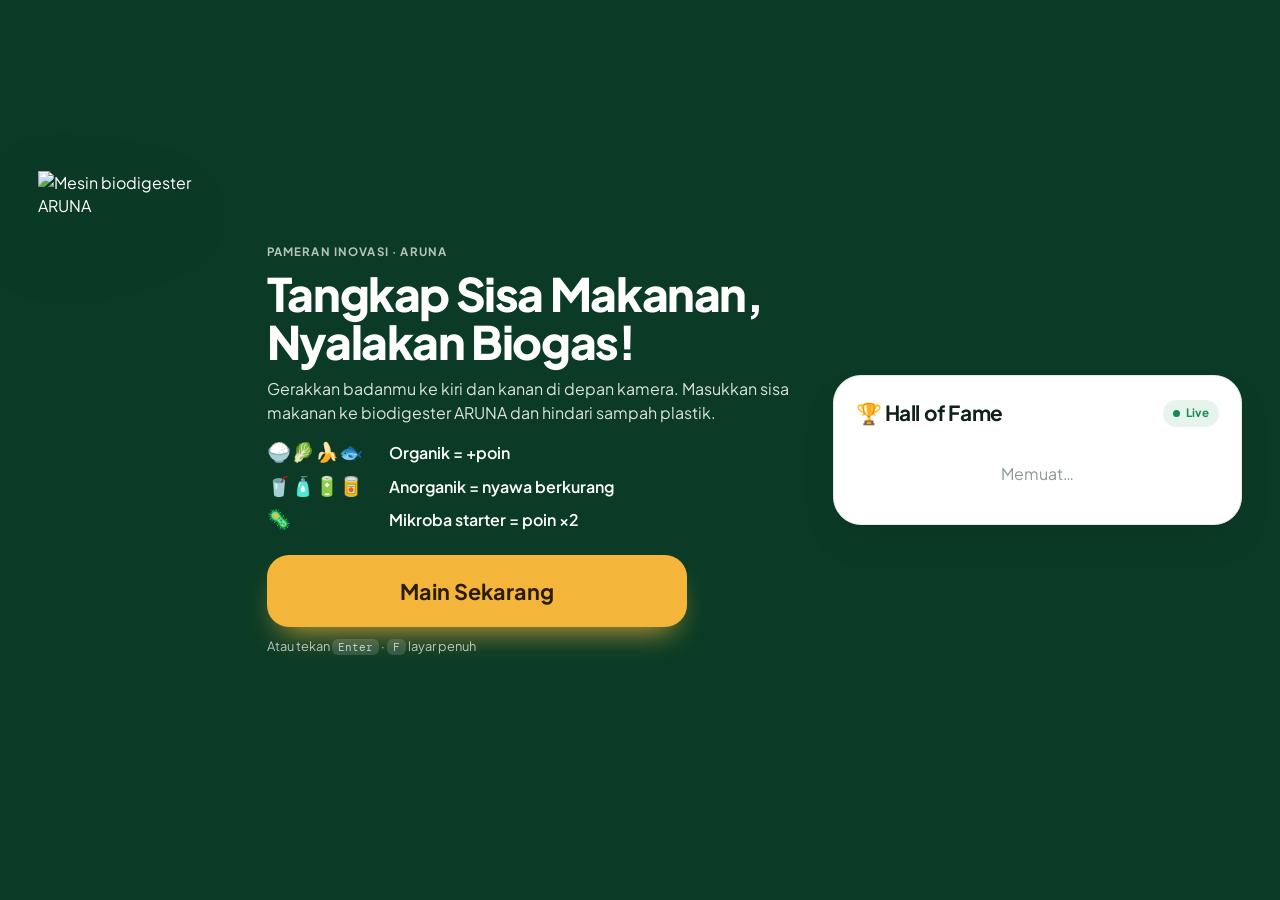
==== public/game/index.html @ 9c0c5fb0 "Tambah game pameran ARUNA Catch: kontrol kamera, buku tamu, Hall of Fame - public/game: game hyperca" ====
<!doctype html>
<html lang="id">
<head>
<meta charset="utf-8">
<meta name="viewport" content="width=device-width, initial-scale=1, viewport-fit=cover">
<meta name="theme-color" content="#0F6B40">
<title>ARUNA Catch</title>
<meta name="description" content="Game pameran ARUNA: gerakkan badanmu di depan kamera untuk menangkap sisa makanan ke biodigester. Sekaligus buku tamu dan Hall of Fame.">
<link rel="icon" href="/app/img/icon-192.png">
<link rel="preconnect" href="https://fonts.googleapis.com"><link rel="preconnect" href="https://fonts.gstatic.com" crossorigin>
<link rel="stylesheet" href="https://fonts.googleapis.com/css2?family=Plus+Jakarta+Sans:wght@400;500;600;700;800&family=DM+Mono:wght@400;500&display=swap">
<link rel="stylesheet" href="game.css">
</head>
<body>
<canvas id="stage" aria-hidden="true"></canvas>

<!-- Pratinjau kamera (diproses di perangkat, tidak direkam) -->
<div class="cam" id="cam" hidden>
  <video id="video" playsinline muted></video>
  <canvas id="camDots"></canvas>
  <span class="cam-tag" id="camTag">Kamera</span>
</div>

<!-- HUD saat bermain -->
<div class="hud" id="hud" hidden>
  <div class="hud-box"><span class="eyebrow">Skor</span><b class="num" id="hScore">0</b></div>
  <div class="hud-box"><span class="eyebrow">Waktu</span><b class="num" id="hTime">60</b></div>
  <div class="hud-box"><span class="eyebrow">Nyawa</span><b id="hLives">🌱🌱🌱</b></div>
  <div class="hud-box gas"><span class="eyebrow">Biogas</span><div class="bar"><i id="hGas"></i></div></div>
  <div class="mult" id="hMult" hidden>×2 Mikroba aktif!</div>
</div>

<main>
  <!-- 1. Layar sambutan + Hall of Fame -->
  <section class="scr" id="scrHome">
    <div class="hero">
      <img class="hero-img" src="/app/img/mesin.png" alt="Mesin biodigester ARUNA">
      <div>
        <p class="eyebrow light">Pameran Inovasi · ARUNA</p>
        <h1>Tangkap Sisa Makanan,<br>Nyalakan Biogas!</h1>
        <p class="lead">Gerakkan badanmu ke kiri dan kanan di depan kamera. Masukkan sisa makanan ke biodigester ARUNA dan hindari sampah plastik.</p>
        <ul class="legend">
          <li><span>🍚🥬🍌🐟</span> Organik = +poin</li>
          <li><span>🥤🧴🔋🥫</span> Anorganik = nyawa berkurang</li>
          <li><span>🦠</span> Mikroba starter = poin ×2</li>
        </ul>
        <button class="btn pri big" id="bPlay">Main Sekarang</button>
        <p class="note light">Atau tekan <kbd>Enter</kbd> · <kbd>F</kbd> layar penuh</p>
      </div>
    </div>
    <aside class="hof card">
      <div class="hof-head"><h2>🏆 Hall of Fame</h2><span class="chip"><i></i>Live</span></div>
      <ol class="hof-list" id="hofHome"><li class="empty">Memuat…</li></ol>
    </aside>
  </section>

  <!-- 2. Buku tamu -->
  <section class="scr" id="scrForm" hidden>
    <form class="card form" id="form" novalidate autocomplete="off">
      <p class="eyebrow">Buku Tamu</p>
      <h2>Kenalan dulu, yuk!</h2>
      <label>Nama
        <input name="nama" maxlength="40" required placeholder="Nama lengkap">
      </label>
      <label>Nomor HP / WhatsApp
        <input name="hp" type="tel" inputmode="tel" maxlength="18" required placeholder="08xxxxxxxxxx">
      </label>
      <label>Asal Instansi
        <input name="instansi" maxlength="60" required placeholder="Sekolah / kampus / perusahaan">
      </label>
      <label class="check"><input type="checkbox" name="setuju" required>
        <span>Saya setuju data ini disimpan panitia ARUNA untuk buku tamu dan pemberian hadiah. Nomor HP tidak ditampilkan di Hall of Fame.</span>
      </label>
      <p class="err" id="formErr" role="alert"></p>
      <div class="row">
        <button type="button" class="btn sec2" id="bBack">Batal</button>
        <button type="submit" class="btn pri">Lanjut</button>
      </div>
    </form>
  </section>

  <!-- 3. Kalibrasi kamera -->
  <section class="scr" id="scrCalib" hidden>
    <div class="card calib">
      <p class="eyebrow">Siap-siap, <span id="calName"></span>!</p>
      <h2 id="calTitle">Menyalakan kamera…</h2>
      <p id="calText">Berdiri sekitar 1,5 meter dari layar sampai bahumu terlihat di kamera.</p>
      <div class="hold"><i id="calHold"></i></div>
      <div class="row">
        <button class="btn sec2" id="bCalBack">Batal</button>
        <button class="btn pri" id="bStart">Mulai</button>
      </div>
    </div>
  </section>

  <!-- 4. Hasil -->
  <section class="scr" id="scrResult" hidden>
    <div class="card result">
      <p class="eyebrow">Hasil Permainan</p>
      <div class="tier" id="rTier">🥇</div>
      <h2 id="rTitle">Pahlawan Biogas</h2>
      <div class="big-score num" id="rScore">0</div>
      <p class="rank" id="rRank">Menyimpan skor…</p>
      <div class="stats">
        <div><b class="num" id="rKg">0</b><span>kg sisa makanan diolah</span></div>
        <div><b class="num" id="rGas">0</b><span>liter biogas</span></div>
        <div><b class="num" id="rMin">0</b><span>menit kompor menyala</span></div>
      </div>
      <div class="claim">
        <span>Kode hadiah, tunjukkan ke panitia:</span>
        <b class="num" id="rCode">-----</b>
      </div>
      <p class="fact" id="rFact"></p>
      <button class="btn pri" id="bDone"><span>Selesai (<span id="rCount">30</span>)</span></button>
    </div>
    <aside class="hof card">
      <div class="hof-head"><h2>🏆 Hall of Fame</h2></div>
      <ol class="hof-list" id="hofResult"></ol>
    </aside>
  </section>
</main>

<div class="toast" id="toast" hidden></div>

<script type="module" src="game.js"></script>
</body>
</html>
---- public/game/game.css ----
/* ARUNA Catch — game pameran (kiosk, layar lebar). Token warna mengikuti app/app.css. */
:root{
  --bg:#F5F8F6; --paper:#FFFFFF;
  --ink:#10201A; --ink-2:#4A5B52; --muted:#8C9A92; --line:#E4EBE7;
  --green:#158A52; --green-deep:#0F6B40; --green-soft:#E6F4EC;
  --amber:#B8741A; --amber-soft:#FBF0DF; --red:#C8443A; --red-soft:#FBE7E5;
  --shadow:0 1px 2px rgba(16,32,26,.04),0 18px 40px -18px rgba(16,32,26,.35);
  --sans:"Plus Jakarta Sans",ui-sans-serif,system-ui,-apple-system,"Segoe UI",sans-serif;
  --mono:"DM Mono",ui-monospace,Consolas,monospace;
  --ease:cubic-bezier(.22,1,.36,1);
}
*{box-sizing:border-box}
html,body{height:100%;margin:0;overflow:hidden}
body{background:#0B3B26;color:var(--ink);font-family:var(--sans);font-size:clamp(15px,1.25vw,20px);line-height:1.45;-webkit-tap-highlight-color:transparent;user-select:none}
button,input{font:inherit;color:inherit}
button{border:0;background:none;cursor:pointer;padding:0}
button:focus-visible,input:focus-visible{outline:3px solid #9fd8b9;outline-offset:2px}
[hidden]{display:none!important}
.num{font-variant-numeric:tabular-nums}
kbd{font-family:var(--mono);font-size:.85em;padding:1px 6px;border-radius:6px;background:rgba(255,255,255,.14)}

#stage{position:fixed;inset:0;width:100%;height:100%;display:block}
main{position:fixed;inset:0;pointer-events:none}
.scr{position:absolute;inset:0;display:flex;align-items:center;justify-content:center;gap:clamp(16px,3vw,48px);padding:clamp(16px,3vw,48px);pointer-events:auto;animation:in .5s var(--ease)}
@keyframes in{from{opacity:.001;transform:translateY(14px)}}

.card{background:var(--paper);border:1px solid var(--line);border-radius:28px;box-shadow:var(--shadow)}
.eyebrow{font-size:.72em;font-weight:700;letter-spacing:.1em;text-transform:uppercase;color:var(--muted);margin:0}
.eyebrow.light,.note.light{color:rgba(255,255,255,.7)}
.note{font-size:.8em;color:var(--muted);margin:10px 0 0}
.row{display:flex;gap:12px}
.btn{height:56px;padding:0 26px;border-radius:18px;display:flex;align-items:center;justify-content:center;gap:10px;font-weight:700;font-size:1.05em;flex:1}
.btn.pri{background:var(--green);color:#fff;box-shadow:0 12px 24px -12px rgba(21,138,82,.9)}
.btn.pri:active{transform:scale(.985)}
.btn.sec2{background:var(--paper);border:1px solid var(--line)}
.btn.big{height:72px;font-size:1.35em;border-radius:22px;max-width:420px;width:100%;background:#F4B63A;color:#2B1B00;box-shadow:0 16px 30px -14px rgba(244,182,58,.9)}
.chip{display:inline-flex;align-items:center;gap:6px;font-size:.72em;font-weight:700;padding:5px 10px;border-radius:99px;background:var(--green-soft);color:var(--green)}
.chip i{width:7px;height:7px;border-radius:50%;background:currentColor;animation:pulse 1.8s infinite}
@keyframes pulse{0%{box-shadow:0 0 0 0 rgba(21,138,82,.45)}100%{box-shadow:0 0 0 7px rgba(21,138,82,0)}}

/* Layar sambutan */
.hero{display:flex;align-items:center;gap:clamp(12px,2vw,32px);color:#fff;max-width:760px}
.hero-img{height:min(62vh,560px);filter:drop-shadow(0 30px 40px rgba(0,0,0,.35));animation:bob 3.2s ease-in-out infinite}
@keyframes bob{50%{transform:translateY(-10px)}}
.hero h1{font-size:clamp(30px,3.6vw,60px);line-height:1.05;letter-spacing:-.03em;margin:8px 0 12px;font-weight:800}
.lead{color:rgba(255,255,255,.85);margin:0 0 14px;max-width:34em}
.legend{list-style:none;padding:0;margin:0 0 22px;display:grid;gap:6px;font-weight:600}
.legend span{display:inline-block;min-width:6.2em;font-size:1.2em}

/* Hall of Fame */
.hof{width:min(420px,34vw);max-height:84vh;display:flex;flex-direction:column;padding:22px 22px 14px}
.hof-head{display:flex;align-items:center;justify-content:space-between;margin-bottom:10px}
.hof-head h2{margin:0;font-size:1.3em;letter-spacing:-.02em}
.hof-list{list-style:none;margin:0;padding:0;overflow:auto;counter-reset:r}
.hof-list li{display:grid;grid-template-columns:2.2em 1fr auto;align-items:center;gap:10px;padding:10px 8px;border-top:1px solid var(--line);counter-increment:r}
.hof-list li:first-child{border-top:0}
.hof-list li::before{content:counter(r);display:grid;place-items:center;width:2em;height:2em;border-radius:50%;background:var(--bg);font-weight:800;font-size:.9em;color:var(--ink-2)}
.hof-list li:nth-child(1)::before{content:"🥇";background:none;font-size:1.3em}
.hof-list li:nth-child(2)::before{content:"🥈";background:none;font-size:1.3em}
.hof-list li:nth-child(3)::before{content:"🥉";background:none;font-size:1.3em}
.hof-list li.me{background:var(--green-soft);border-radius:14px}
.hof-list .who{min-width:0}
.hof-list .who b{display:block;white-space:nowrap;overflow:hidden;text-overflow:ellipsis}
.hof-list .who small{display:block;color:var(--muted);font-size:.8em;white-space:nowrap;overflow:hidden;text-overflow:ellipsis}
.hof-list .pts{font-weight:800;font-family:var(--mono);color:var(--green-deep)}
.hof-list li.empty{display:block;color:var(--muted);text-align:center;padding:24px 0}
.hof-list li.empty::before{display:none}

/* Form buku tamu */
.form,.calib{width:min(520px,100%);padding:30px;display:grid;gap:14px}
.form h2,.calib h2{margin:0 0 4px;font-size:1.7em;letter-spacing:-.02em}
.form label{display:grid;gap:6px;font-weight:700;font-size:.9em}
.form input:not([type=checkbox]){height:54px;border-radius:14px;border:1.5px solid var(--line);background:var(--bg);padding:0 16px;font-weight:600;font-size:1.05em;user-select:text}
.form input:focus{border-color:var(--green);background:#fff;outline:none}
.form .check{grid-template-columns:auto 1fr;align-items:start;font-weight:500;font-size:.8em;color:var(--ink-2)}
.form .check input{width:22px;height:22px;accent-color:var(--green);margin:1px 0 0}
.err{margin:0;min-height:1.2em;color:var(--red);font-weight:600;font-size:.85em}

/* Kalibrasi */
.calib p{margin:0;color:var(--ink-2)}
.hold{height:12px;border-radius:9px;background:var(--line);overflow:hidden}
.hold i{display:block;height:100%;width:0;background:var(--green);border-radius:inherit;transition:width .1s linear}

/* Kamera */
.cam{position:fixed;right:16px;top:16px;width:min(240px,22vw);aspect-ratio:4/3;border-radius:18px;overflow:hidden;border:3px solid rgba(255,255,255,.85);box-shadow:var(--shadow);z-index:5;background:#000}
.cam video,.cam canvas{position:absolute;inset:0;width:100%;height:100%;object-fit:cover;transform:scaleX(-1)}
.cam-tag{position:absolute;left:8px;top:8px;font-size:11px;font-weight:700;padding:3px 8px;border-radius:99px;background:rgba(0,0,0,.55);color:#fff}

/* HUD */
.hud{position:fixed;left:16px;right:16px;top:16px;display:flex;gap:12px;align-items:stretch;z-index:4;pointer-events:none}
.hud-box{background:rgba(255,255,255,.94);border-radius:18px;padding:8px 18px;box-shadow:var(--shadow);display:grid;align-content:center;min-width:110px}
.hud-box b{font-size:1.7em;line-height:1.1;font-weight:800}
.hud-box.gas{flex:1;max-width:360px}
.bar{height:14px;border-radius:9px;background:var(--line);overflow:hidden;margin-top:6px}
.bar i{display:block;height:100%;width:0;border-radius:inherit;background:linear-gradient(90deg,#F4B63A,#E8742A);transition:width .4s var(--ease)}
.mult{align-self:center;margin-left:auto;background:#7A3FD0;color:#fff;font-weight:800;padding:10px 18px;border-radius:99px;animation:pulse2 .8s infinite alternate}
@keyframes pulse2{to{transform:scale(1.06)}}

/* Hasil */
.result{width:min(520px,52vw);padding:28px 30px;text-align:center;display:grid;gap:8px;justify-items:center}
.tier{font-size:3.4em;line-height:1}
.result h2{margin:0;font-size:1.6em;letter-spacing:-.02em}
.big-score{font-size:3.6em;font-weight:800;line-height:1;color:var(--green-deep);letter-spacing:-.03em}
.rank{margin:0;font-weight:700;color:var(--ink-2)}
.stats{display:grid;grid-template-columns:repeat(3,1fr);gap:10px;width:100%;margin:6px 0}
.stats div{background:var(--bg);border-radius:16px;padding:10px 6px;display:grid;gap:2px}
.stats b{font-size:1.4em}
.stats span{font-size:.72em;color:var(--muted);font-weight:600}
.claim{width:100%;background:var(--amber-soft);border:1.5px dashed var(--amber);border-radius:16px;padding:10px;display:grid;gap:2px}
.claim span{font-size:.8em;font-weight:600;color:var(--amber)}
.claim b{font-family:var(--mono);font-size:2em;letter-spacing:.2em;color:#6B4210}
.fact{margin:4px 0 6px;font-size:.85em;color:var(--ink-2)}
.result .btn{width:100%}

.toast{position:fixed;left:50%;top:24px;transform:translateX(-50%);background:var(--ink);color:#fff;padding:12px 20px;border-radius:14px;font-weight:600;z-index:10;box-shadow:var(--shadow);max-width:90vw}

/* Layar sempit / potret */
@media (max-width:900px),(orientation:portrait){
  html,body{overflow:auto}
  .scr{flex-direction:column;justify-content:flex-start;overflow:auto}
  .hero{flex-direction:column;text-align:center}
  .hero-img{height:30vh}
  .legend{justify-items:center}
  .btn.big{margin:0 auto}
  .hof,.result{width:min(520px,100%)}
  .hud{flex-wrap:wrap}
  .hud-box{min-width:0;padding:6px 12px}
  .hud-box.gas{flex-basis:100%;max-width:none}
}
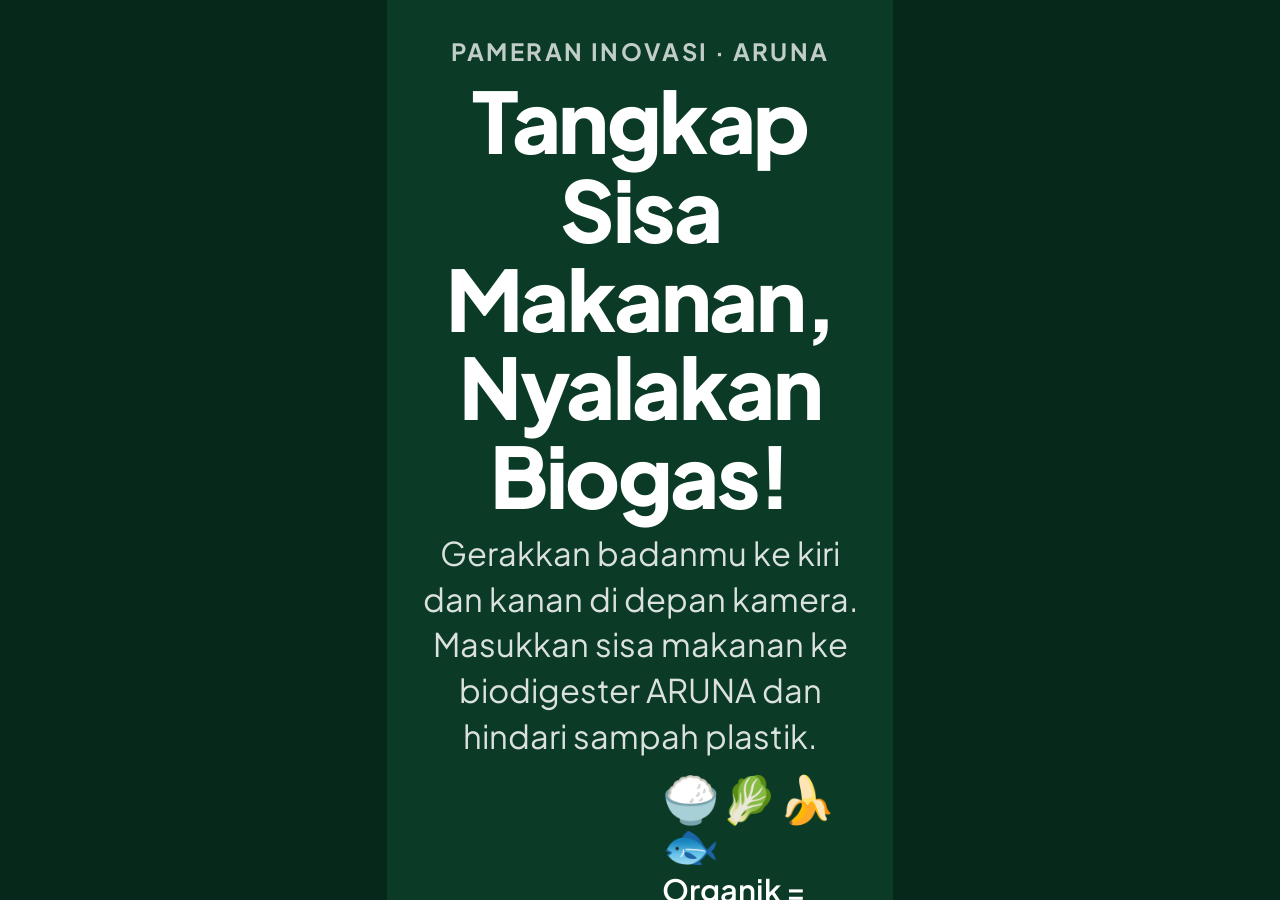
==== commit 2edd551f: "Kiosk pameran potret 9:16, foto bareng, dan halaman logbook publik - game: layout vertikal 9:16 (kol" ====
--- a/public/game/index.html
+++ b/public/game/index.html
@@ -5,122 +5,156 @@
 <meta name="viewport" content="width=device-width, initial-scale=1, viewport-fit=cover">
 <meta name="theme-color" content="#0F6B40">
 <title>ARUNA Catch</title>
-<meta name="description" content="Game pameran ARUNA: gerakkan badanmu di depan kamera untuk menangkap sisa makanan ke biodigester. Sekaligus buku tamu dan Hall of Fame.">
+<meta name="description" content="Kiosk pameran ARUNA: game gerak berbasis kamera, foto bareng untuk logbook, dan Hall of Fame. Dirancang untuk layar potret.">
 <link rel="icon" href="/app/img/icon-192.png">
 <link rel="preconnect" href="https://fonts.googleapis.com"><link rel="preconnect" href="https://fonts.gstatic.com" crossorigin>
 <link rel="stylesheet" href="https://fonts.googleapis.com/css2?family=Plus+Jakarta+Sans:wght@400;500;600;700;800&family=DM+Mono:wght@400;500&display=swap">
 <link rel="stylesheet" href="game.css">
 </head>
 <body>
-<canvas id="stage" aria-hidden="true"></canvas>
+<!-- Panggung potret 9:16; di layar landscape tampil sebagai kolom di tengah -->
+<div id="app">
+  <canvas id="stage" aria-hidden="true"></canvas>
 
-<!-- Pratinjau kamera (diproses di perangkat, tidak direkam) -->
-<div class="cam" id="cam" hidden>
-  <video id="video" playsinline muted></video>
-  <canvas id="camDots"></canvas>
-  <span class="cam-tag" id="camTag">Kamera</span>
+  <!-- Pratinjau kamera saat bermain (diproses di perangkat, tidak direkam) -->
+  <div class="cam" id="cam" hidden>
+    <video id="video" playsinline muted></video>
+    <canvas id="camDots"></canvas>
+    <span class="cam-tag" id="camTag">Kamera</span>
+  </div>
+
+  <!-- HUD saat bermain -->
+  <div class="hud" id="hud" hidden>
+    <div class="hud-box"><span class="eyebrow">Skor</span><b class="num" id="hScore">0</b></div>
+    <div class="hud-box"><span class="eyebrow">Waktu</span><b class="num" id="hTime">60</b></div>
+    <div class="hud-box"><span class="eyebrow">Nyawa</span><b id="hLives">🌱🌱🌱</b></div>
+    <div class="hud-box gas"><span class="eyebrow">Biogas</span><div class="bar"><i id="hGas"></i></div></div>
+    <div class="mult" id="hMult" hidden>×2 Mikroba aktif!</div>
+  </div>
+
+  <main>
+    <!-- 1. Layar sambutan + Hall of Fame -->
+    <section class="scr" id="scrHome">
+      <header class="hero">
+        <p class="eyebrow light">Pameran Inovasi · ARUNA</p>
+        <h1>Tangkap Sisa Makanan, Nyalakan Biogas!</h1>
+        <p class="lead">Gerakkan badanmu ke kiri dan kanan di depan kamera. Masukkan sisa makanan ke biodigester ARUNA dan hindari sampah plastik.</p>
+      </header>
+      <div class="show">
+        <img class="hero-img" src="/app/img/mesin.png" alt="Mesin biodigester ARUNA">
+        <ul class="legend">
+          <li><span>🍚🥬🍌🐟</span>Organik = +poin</li>
+          <li><span>🥤🧴🔋🥫</span>Anorganik = nyawa berkurang</li>
+          <li><span>🦠</span>Mikroba starter = poin ×2</li>
+        </ul>
+      </div>
+      <div class="cta">
+        <button class="btn big" id="bPlay">🎮 Main Game</button>
+        <button class="btn big alt" id="bPhoto">📸 Foto Bareng</button>
+      </div>
+      <aside class="hof card">
+        <div class="hof-head"><h2>🏆 Hall of Fame</h2><span class="chip"><i></i>Live</span></div>
+        <ol class="hof-list" id="hofHome"><li class="empty">Memuat…</li></ol>
+      </aside>
+    </section>
+
+    <!-- 2. Buku tamu (dipakai untuk game & foto) -->
+    <section class="scr center" id="scrForm" hidden>
+      <form class="card form" id="form" novalidate autocomplete="off">
+        <p class="eyebrow" id="formEyebrow">Buku Tamu</p>
+        <h2 id="formTitle">Kenalan dulu, yuk!</h2>
+        <label>Nama
+          <input name="nama" maxlength="40" required placeholder="Nama lengkap">
+        </label>
+        <label>Nomor HP / WhatsApp
+          <input name="hp" type="tel" inputmode="tel" maxlength="18" required placeholder="08xxxxxxxxxx">
+        </label>
+        <label>Asal Instansi
+          <input name="instansi" maxlength="60" required placeholder="Sekolah / kampus / perusahaan">
+        </label>
+        <label class="check"><input type="checkbox" name="setuju" required>
+          <span id="formConsent">Saya setuju data ini disimpan panitia ARUNA untuk buku tamu dan pemberian hadiah. Nomor HP tidak ditampilkan di Hall of Fame.</span>
+        </label>
+        <p class="err" id="formErr" role="alert"></p>
+        <div class="row">
+          <button type="button" class="btn sec2" id="bBack">Batal</button>
+          <button type="submit" class="btn pri">Lanjut</button>
+        </div>
+      </form>
+    </section>
+
+    <!-- 3. Kalibrasi kamera -->
+    <section class="scr center" id="scrCalib" hidden>
+      <div class="card calib">
+        <p class="eyebrow">Siap-siap, <span id="calName"></span>!</p>
+        <h2 id="calTitle">Menyalakan kamera…</h2>
+        <p id="calText">Berdiri sekitar 1,5 meter dari layar sampai bahumu terlihat di kamera.</p>
+        <div class="hold"><i id="calHold"></i></div>
+        <div class="row">
+          <button class="btn sec2" id="bCalBack">Batal</button>
+          <button class="btn pri" id="bStart">Mulai</button>
+        </div>
+      </div>
+    </section>
+
+    <!-- 4. Hasil -->
+    <section class="scr" id="scrResult" hidden>
+      <div class="card result">
+        <p class="eyebrow">Hasil Permainan</p>
+        <div class="tier" id="rTier">🥇</div>
+        <h2 id="rTitle">Pahlawan Biogas</h2>
+        <div class="big-score num" id="rScore">0</div>
+        <p class="rank" id="rRank">Menyimpan skor…</p>
+        <div class="stats">
+          <div><b class="num" id="rKg">0</b><span>kg sisa makanan diolah</span></div>
+          <div><b class="num" id="rGas">0</b><span>liter biogas</span></div>
+          <div><b class="num" id="rMin">0</b><span>menit kompor menyala</span></div>
+        </div>
+        <div class="claim">
+          <span>Kode hadiah, tunjukkan ke panitia:</span>
+          <b class="num" id="rCode">-----</b>
+        </div>
+        <p class="fact" id="rFact"></p>
+        <div class="row">
+          <button class="btn sec2" id="bResPhoto">📸 Foto Bareng</button>
+          <button class="btn pri" id="bDone"><span>Selesai (<span id="rCount">30</span>)</span></button>
+        </div>
+      </div>
+      <aside class="hof card">
+        <div class="hof-head"><h2>🏆 Hall of Fame</h2></div>
+        <ol class="hof-list" id="hofResult"></ol>
+      </aside>
+    </section>
+
+    <!-- 5. Foto bareng (logbook) -->
+    <section class="scr center" id="scrPhoto" hidden>
+      <div class="card photo">
+        <p class="eyebrow">Logbook Pengunjung</p>
+        <h2 id="phTitle">Foto bareng ARUNA!</h2>
+        <div class="viewfinder">
+          <canvas id="phView" width="800" height="600"></canvas>
+          <div class="count" id="phCount" hidden>3</div>
+          <div class="flash" id="phFlash" hidden></div>
+        </div>
+        <p class="ph-hint" id="phHint">Angkat kedua tangan atau tekan tombol untuk mulai hitung mundur.</p>
+        <div class="hold" id="phHoldBar"><i id="phHold"></i></div>
+        <div class="row" id="phLive">
+          <button class="btn sec2" id="bPhBack">Batal</button>
+          <button class="btn pri" id="bShoot">📸 Ambil Foto</button>
+        </div>
+        <div class="row" id="phReview" hidden>
+          <button class="btn sec2" id="bRetake">Ulangi</button>
+          <button class="btn pri" id="bSave">Simpan ke Logbook</button>
+        </div>
+        <div class="row" id="phDone" hidden>
+          <button class="btn pri" id="bPhDone"><span>Selesai (<span id="phCountdown">15</span>)</span></button>
+        </div>
+      </div>
+    </section>
+  </main>
+
+  <div class="toast" id="toast" hidden></div>
 </div>
-
-<!-- HUD saat bermain -->
-<div class="hud" id="hud" hidden>
-  <div class="hud-box"><span class="eyebrow">Skor</span><b class="num" id="hScore">0</b></div>
-  <div class="hud-box"><span class="eyebrow">Waktu</span><b class="num" id="hTime">60</b></div>
-  <div class="hud-box"><span class="eyebrow">Nyawa</span><b id="hLives">🌱🌱🌱</b></div>
-  <div class="hud-box gas"><span class="eyebrow">Biogas</span><div class="bar"><i id="hGas"></i></div></div>
-  <div class="mult" id="hMult" hidden>×2 Mikroba aktif!</div>
-</div>
-
-<main>
-  <!-- 1. Layar sambutan + Hall of Fame -->
-  <section class="scr" id="scrHome">
-    <div class="hero">
-      <img class="hero-img" src="/app/img/mesin.png" alt="Mesin biodigester ARUNA">
-      <div>
-        <p class="eyebrow light">Pameran Inovasi · ARUNA</p>
-        <h1>Tangkap Sisa Makanan,<br>Nyalakan Biogas!</h1>
-        <p class="lead">Gerakkan badanmu ke kiri dan kanan di depan kamera. Masukkan sisa makanan ke biodigester ARUNA dan hindari sampah plastik.</p>
-        <ul class="legend">
-          <li><span>🍚🥬🍌🐟</span> Organik = +poin</li>
-          <li><span>🥤🧴🔋🥫</span> Anorganik = nyawa berkurang</li>
-          <li><span>🦠</span> Mikroba starter = poin ×2</li>
-        </ul>
-        <button class="btn pri big" id="bPlay">Main Sekarang</button>
-        <p class="note light">Atau tekan <kbd>Enter</kbd> · <kbd>F</kbd> layar penuh</p>
-      </div>
-    </div>
-    <aside class="hof card">
-      <div class="hof-head"><h2>🏆 Hall of Fame</h2><span class="chip"><i></i>Live</span></div>
-      <ol class="hof-list" id="hofHome"><li class="empty">Memuat…</li></ol>
-    </aside>
-  </section>
-
-  <!-- 2. Buku tamu -->
-  <section class="scr" id="scrForm" hidden>
-    <form class="card form" id="form" novalidate autocomplete="off">
-      <p class="eyebrow">Buku Tamu</p>
-      <h2>Kenalan dulu, yuk!</h2>
-      <label>Nama
-        <input name="nama" maxlength="40" required placeholder="Nama lengkap">
-      </label>
-      <label>Nomor HP / WhatsApp
-        <input name="hp" type="tel" inputmode="tel" maxlength="18" required placeholder="08xxxxxxxxxx">
-      </label>
-      <label>Asal Instansi
-        <input name="instansi" maxlength="60" required placeholder="Sekolah / kampus / perusahaan">
-      </label>
-      <label class="check"><input type="checkbox" name="setuju" required>
-        <span>Saya setuju data ini disimpan panitia ARUNA untuk buku tamu dan pemberian hadiah. Nomor HP tidak ditampilkan di Hall of Fame.</span>
-      </label>
-      <p class="err" id="formErr" role="alert"></p>
-      <div class="row">
-        <button type="button" class="btn sec2" id="bBack">Batal</button>
-        <button type="submit" class="btn pri">Lanjut</button>
-      </div>
-    </form>
-  </section>
-
-  <!-- 3. Kalibrasi kamera -->
-  <section class="scr" id="scrCalib" hidden>
-    <div class="card calib">
-      <p class="eyebrow">Siap-siap, <span id="calName"></span>!</p>
-      <h2 id="calTitle">Menyalakan kamera…</h2>
-      <p id="calText">Berdiri sekitar 1,5 meter dari layar sampai bahumu terlihat di kamera.</p>
-      <div class="hold"><i id="calHold"></i></div>
-      <div class="row">
-        <button class="btn sec2" id="bCalBack">Batal</button>
-        <button class="btn pri" id="bStart">Mulai</button>
-      </div>
-    </div>
-  </section>
-
-  <!-- 4. Hasil -->
-  <section class="scr" id="scrResult" hidden>
-    <div class="card result">
-      <p class="eyebrow">Hasil Permainan</p>
-      <div class="tier" id="rTier">🥇</div>
-      <h2 id="rTitle">Pahlawan Biogas</h2>
-      <div class="big-score num" id="rScore">0</div>
-      <p class="rank" id="rRank">Menyimpan skor…</p>
-      <div class="stats">
-        <div><b class="num" id="rKg">0</b><span>kg sisa makanan diolah</span></div>
-        <div><b class="num" id="rGas">0</b><span>liter biogas</span></div>
-        <div><b class="num" id="rMin">0</b><span>menit kompor menyala</span></div>
-      </div>
-      <div class="claim">
-        <span>Kode hadiah, tunjukkan ke panitia:</span>
-        <b class="num" id="rCode">-----</b>
-      </div>
-      <p class="fact" id="rFact"></p>
-      <button class="btn pri" id="bDone"><span>Selesai (<span id="rCount">30</span>)</span></button>
-    </div>
-    <aside class="hof card">
-      <div class="hof-head"><h2>🏆 Hall of Fame</h2></div>
-      <ol class="hof-list" id="hofResult"></ol>
-    </aside>
-  </section>
-</main>
-
-<div class="toast" id="toast" hidden></div>
 
 <script type="module" src="game.js"></script>
 </body>
--- a/public/game/game.css
+++ b/public/game/game.css
@@ -1,9 +1,11 @@
-/* ARUNA Catch — game pameran (kiosk, layar lebar). Token warna mengikuti app/app.css. */
+/* ARUNA Catch — kiosk pameran untuk layar POTRET (9:16).
+   Semua ukuran memakai satuan container (cqw/cqh) dari #app, sehingga tampilan
+   sama di TV potret 1080×1920 maupun saat dites di laptop (kolom di tengah). */
 :root{
   --bg:#F5F8F6; --paper:#FFFFFF;
   --ink:#10201A; --ink-2:#4A5B52; --muted:#8C9A92; --line:#E4EBE7;
   --green:#158A52; --green-deep:#0F6B40; --green-soft:#E6F4EC;
-  --amber:#B8741A; --amber-soft:#FBF0DF; --red:#C8443A; --red-soft:#FBE7E5;
+  --amber:#B8741A; --amber-soft:#FBF0DF; --red:#C8443A;
   --shadow:0 1px 2px rgba(16,32,26,.04),0 18px 40px -18px rgba(16,32,26,.35);
   --sans:"Plus Jakarta Sans",ui-sans-serif,system-ui,-apple-system,"Segoe UI",sans-serif;
   --mono:"DM Mono",ui-monospace,Consolas,monospace;
@@ -11,119 +13,116 @@
 }
 *{box-sizing:border-box}
 html,body{height:100%;margin:0;overflow:hidden}
-body{background:#0B3B26;color:var(--ink);font-family:var(--sans);font-size:clamp(15px,1.25vw,20px);line-height:1.45;-webkit-tap-highlight-color:transparent;user-select:none}
+body{background:#06281A;color:var(--ink);font-family:var(--sans);line-height:1.4;-webkit-tap-highlight-color:transparent;user-select:none;display:grid;place-items:center}
 button,input{font:inherit;color:inherit}
 button{border:0;background:none;cursor:pointer;padding:0}
-button:focus-visible,input:focus-visible{outline:3px solid #9fd8b9;outline-offset:2px}
+button:focus-visible,input:focus-visible{outline:.5cqw solid #9fd8b9;outline-offset:.3cqw}
 [hidden]{display:none!important}
 .num{font-variant-numeric:tabular-nums}
-kbd{font-family:var(--mono);font-size:.85em;padding:1px 6px;border-radius:6px;background:rgba(255,255,255,.14)}
 
-#stage{position:fixed;inset:0;width:100%;height:100%;display:block}
-main{position:fixed;inset:0;pointer-events:none}
-.scr{position:absolute;inset:0;display:flex;align-items:center;justify-content:center;gap:clamp(16px,3vw,48px);padding:clamp(16px,3vw,48px);pointer-events:auto;animation:in .5s var(--ease)}
-@keyframes in{from{opacity:.001;transform:translateY(14px)}}
+#app{position:relative;overflow:hidden;width:min(100vw,calc(100vh * 9 / 16));height:min(100vh,calc(100vw * 16 / 9));container-type:size;font-size:clamp(11px,3cqw,44px);background:#0B3B26}
+#stage{position:absolute;inset:0;width:100%;height:100%;display:block}
+main{position:absolute;inset:0;pointer-events:none}
+.scr{position:absolute;inset:0;display:flex;flex-direction:column;gap:3cqw;padding:5cqw;pointer-events:auto;animation:in .5s var(--ease)}
+.scr.center{justify-content:center}
+@keyframes in{from{opacity:.001;transform:translateY(2cqw)}}
 
-.card{background:var(--paper);border:1px solid var(--line);border-radius:28px;box-shadow:var(--shadow)}
-.eyebrow{font-size:.72em;font-weight:700;letter-spacing:.1em;text-transform:uppercase;color:var(--muted);margin:0}
-.eyebrow.light,.note.light{color:rgba(255,255,255,.7)}
-.note{font-size:.8em;color:var(--muted);margin:10px 0 0}
-.row{display:flex;gap:12px}
-.btn{height:56px;padding:0 26px;border-radius:18px;display:flex;align-items:center;justify-content:center;gap:10px;font-weight:700;font-size:1.05em;flex:1}
-.btn.pri{background:var(--green);color:#fff;box-shadow:0 12px 24px -12px rgba(21,138,82,.9)}
-.btn.pri:active{transform:scale(.985)}
+.card{background:var(--paper);border:1px solid var(--line);border-radius:4cqw;box-shadow:var(--shadow)}
+.eyebrow{font-size:.62em;font-weight:700;letter-spacing:.1em;text-transform:uppercase;color:var(--muted);margin:0}
+.eyebrow.light{color:rgba(255,255,255,.75)}
+.row{display:flex;gap:2.4cqw}
+.btn{min-height:11cqw;padding:0 4cqw;border-radius:3.2cqw;display:flex;align-items:center;justify-content:center;gap:1.6cqw;font-weight:700;font-size:1em;flex:1}
+.btn.pri{background:var(--green);color:#fff;box-shadow:0 2cqw 4cqw -2cqw rgba(21,138,82,.9)}
 .btn.sec2{background:var(--paper);border:1px solid var(--line)}
-.btn.big{height:72px;font-size:1.35em;border-radius:22px;max-width:420px;width:100%;background:#F4B63A;color:#2B1B00;box-shadow:0 16px 30px -14px rgba(244,182,58,.9)}
-.chip{display:inline-flex;align-items:center;gap:6px;font-size:.72em;font-weight:700;padding:5px 10px;border-radius:99px;background:var(--green-soft);color:var(--green)}
-.chip i{width:7px;height:7px;border-radius:50%;background:currentColor;animation:pulse 1.8s infinite}
-@keyframes pulse{0%{box-shadow:0 0 0 0 rgba(21,138,82,.45)}100%{box-shadow:0 0 0 7px rgba(21,138,82,0)}}
+.btn:active{transform:scale(.985)}
+.btn.big{min-height:15cqw;font-size:1.25em;border-radius:4cqw;background:#F4B63A;color:#2B1B00;box-shadow:0 3cqw 5cqw -2.5cqw rgba(244,182,58,.9)}
+.btn.big.alt{background:#fff;color:var(--green-deep);box-shadow:var(--shadow)}
+.btn[disabled]{opacity:.55;cursor:not-allowed}
+.chip{display:inline-flex;align-items:center;gap:1cqw;font-size:.6em;font-weight:700;padding:.8cqw 2cqw;border-radius:99px;background:var(--green-soft);color:var(--green)}
+.chip i{width:1.3cqw;height:1.3cqw;border-radius:50%;background:currentColor;animation:pulse 1.8s infinite}
+@keyframes pulse{0%{box-shadow:0 0 0 0 rgba(21,138,82,.45)}100%{box-shadow:0 0 0 1.4cqw rgba(21,138,82,0)}}
 
 /* Layar sambutan */
-.hero{display:flex;align-items:center;gap:clamp(12px,2vw,32px);color:#fff;max-width:760px}
-.hero-img{height:min(62vh,560px);filter:drop-shadow(0 30px 40px rgba(0,0,0,.35));animation:bob 3.2s ease-in-out infinite}
-@keyframes bob{50%{transform:translateY(-10px)}}
-.hero h1{font-size:clamp(30px,3.6vw,60px);line-height:1.05;letter-spacing:-.03em;margin:8px 0 12px;font-weight:800}
-.lead{color:rgba(255,255,255,.85);margin:0 0 14px;max-width:34em}
-.legend{list-style:none;padding:0;margin:0 0 22px;display:grid;gap:6px;font-weight:600}
-.legend span{display:inline-block;min-width:6.2em;font-size:1.2em}
+.hero{color:#fff;text-align:center;margin-top:2cqw}
+.hero h1{font-size:2.2em;line-height:1.05;letter-spacing:-.03em;margin:1.5cqw 0 2cqw;font-weight:800}
+.lead{color:rgba(255,255,255,.85);margin:0 auto;max-width:30em;font-size:.85em}
+.show{display:flex;align-items:center;justify-content:center;gap:4cqw;color:#fff}
+.hero-img{height:24cqh;filter:drop-shadow(0 4cqw 5cqw rgba(0,0,0,.35));animation:bob 3.2s ease-in-out infinite}
+@keyframes bob{50%{transform:translateY(-1.5cqw)}}
+.legend{list-style:none;padding:0;margin:0;display:grid;gap:2cqw;font-weight:600;font-size:.8em}
+.legend li{display:grid;gap:.4cqw}
+.legend span{font-size:1.5em;line-height:1}
+.cta{display:grid;gap:2.4cqw}
 
 /* Hall of Fame */
-.hof{width:min(420px,34vw);max-height:84vh;display:flex;flex-direction:column;padding:22px 22px 14px}
-.hof-head{display:flex;align-items:center;justify-content:space-between;margin-bottom:10px}
-.hof-head h2{margin:0;font-size:1.3em;letter-spacing:-.02em}
-.hof-list{list-style:none;margin:0;padding:0;overflow:auto;counter-reset:r}
-.hof-list li{display:grid;grid-template-columns:2.2em 1fr auto;align-items:center;gap:10px;padding:10px 8px;border-top:1px solid var(--line);counter-increment:r}
+.hof{flex:1;min-height:0;display:flex;flex-direction:column;padding:4cqw 4cqw 2cqw}
+.hof-head{display:flex;align-items:center;justify-content:space-between;margin-bottom:1.5cqw}
+.hof-head h2{margin:0;font-size:1.15em;letter-spacing:-.02em}
+.hof-list{list-style:none;margin:0;padding:0;overflow:hidden;counter-reset:r;font-size:.85em}
+.hof-list li{display:grid;grid-template-columns:2.2em 1fr auto;align-items:center;gap:2cqw;padding:1.6cqw 1.4cqw;border-top:1px solid var(--line);counter-increment:r}
 .hof-list li:first-child{border-top:0}
 .hof-list li::before{content:counter(r);display:grid;place-items:center;width:2em;height:2em;border-radius:50%;background:var(--bg);font-weight:800;font-size:.9em;color:var(--ink-2)}
 .hof-list li:nth-child(1)::before{content:"🥇";background:none;font-size:1.3em}
 .hof-list li:nth-child(2)::before{content:"🥈";background:none;font-size:1.3em}
 .hof-list li:nth-child(3)::before{content:"🥉";background:none;font-size:1.3em}
-.hof-list li.me{background:var(--green-soft);border-radius:14px}
+.hof-list li.me{background:var(--green-soft);border-radius:2.4cqw}
 .hof-list .who{min-width:0}
 .hof-list .who b{display:block;white-space:nowrap;overflow:hidden;text-overflow:ellipsis}
 .hof-list .who small{display:block;color:var(--muted);font-size:.8em;white-space:nowrap;overflow:hidden;text-overflow:ellipsis}
 .hof-list .pts{font-weight:800;font-family:var(--mono);color:var(--green-deep)}
-.hof-list li.empty{display:block;color:var(--muted);text-align:center;padding:24px 0}
+.hof-list li.empty{display:block;color:var(--muted);text-align:center;padding:4cqw 0}
 .hof-list li.empty::before{display:none}
 
-/* Form buku tamu */
-.form,.calib{width:min(520px,100%);padding:30px;display:grid;gap:14px}
-.form h2,.calib h2{margin:0 0 4px;font-size:1.7em;letter-spacing:-.02em}
-.form label{display:grid;gap:6px;font-weight:700;font-size:.9em}
-.form input:not([type=checkbox]){height:54px;border-radius:14px;border:1.5px solid var(--line);background:var(--bg);padding:0 16px;font-weight:600;font-size:1.05em;user-select:text}
+/* Form, kalibrasi, foto */
+.form,.calib,.photo{padding:5cqw;display:grid;gap:2.6cqw}
+.form h2,.calib h2,.photo h2{margin:0 0 1cqw;font-size:1.5em;letter-spacing:-.02em;line-height:1.15}
+.form label{display:grid;gap:1cqw;font-weight:700;font-size:.85em}
+.form input:not([type=checkbox]){height:12cqw;border-radius:2.6cqw;border:1.5px solid var(--line);background:var(--bg);padding:0 3cqw;font-weight:600;font-size:1.1em;user-select:text}
 .form input:focus{border-color:var(--green);background:#fff;outline:none}
-.form .check{grid-template-columns:auto 1fr;align-items:start;font-weight:500;font-size:.8em;color:var(--ink-2)}
-.form .check input{width:22px;height:22px;accent-color:var(--green);margin:1px 0 0}
-.err{margin:0;min-height:1.2em;color:var(--red);font-weight:600;font-size:.85em}
-
-/* Kalibrasi */
+.form .check{grid-template-columns:auto 1fr;align-items:start;gap:2cqw;font-weight:500;font-size:.72em;color:var(--ink-2)}
+.form .check input{width:4.4cqw;height:4.4cqw;accent-color:var(--green);margin:0}
+.err{margin:0;min-height:1.2em;color:var(--red);font-weight:600;font-size:.8em}
 .calib p{margin:0;color:var(--ink-2)}
-.hold{height:12px;border-radius:9px;background:var(--line);overflow:hidden}
+.hold{height:2cqw;border-radius:9px;background:var(--line);overflow:hidden}
 .hold i{display:block;height:100%;width:0;background:var(--green);border-radius:inherit;transition:width .1s linear}
 
-/* Kamera */
-.cam{position:fixed;right:16px;top:16px;width:min(240px,22vw);aspect-ratio:4/3;border-radius:18px;overflow:hidden;border:3px solid rgba(255,255,255,.85);box-shadow:var(--shadow);z-index:5;background:#000}
+.viewfinder{position:relative;border-radius:3cqw;overflow:hidden;background:#000;aspect-ratio:4/3}
+.viewfinder canvas{display:block;width:100%;height:100%}
+.count{position:absolute;inset:0;display:grid;place-items:center;font-size:6em;font-weight:800;color:#fff;text-shadow:0 1cqw 4cqw rgba(0,0,0,.5);animation:pop .9s var(--ease)}
+@keyframes pop{from{transform:scale(1.6);opacity:0}}
+.flash{position:absolute;inset:0;background:#fff;animation:flash .5s ease-out forwards}
+@keyframes flash{to{opacity:0}}
+.ph-hint{margin:0;color:var(--ink-2);font-size:.85em;text-align:center}
+
+/* Kamera kecil saat bermain: di bawah HUD, kanan */
+.cam{position:absolute;right:3cqw;top:27cqw;width:26cqw;aspect-ratio:4/3;border-radius:3cqw;overflow:hidden;border:.6cqw solid rgba(255,255,255,.85);box-shadow:var(--shadow);z-index:5;background:#000}
 .cam video,.cam canvas{position:absolute;inset:0;width:100%;height:100%;object-fit:cover;transform:scaleX(-1)}
-.cam-tag{position:absolute;left:8px;top:8px;font-size:11px;font-weight:700;padding:3px 8px;border-radius:99px;background:rgba(0,0,0,.55);color:#fff}
+.cam-tag{position:absolute;left:1.4cqw;top:1.4cqw;font-size:.45em;font-weight:700;padding:.5cqw 1.4cqw;border-radius:99px;background:rgba(0,0,0,.55);color:#fff}
 
 /* HUD */
-.hud{position:fixed;left:16px;right:16px;top:16px;display:flex;gap:12px;align-items:stretch;z-index:4;pointer-events:none}
-.hud-box{background:rgba(255,255,255,.94);border-radius:18px;padding:8px 18px;box-shadow:var(--shadow);display:grid;align-content:center;min-width:110px}
-.hud-box b{font-size:1.7em;line-height:1.1;font-weight:800}
-.hud-box.gas{flex:1;max-width:360px}
-.bar{height:14px;border-radius:9px;background:var(--line);overflow:hidden;margin-top:6px}
+.hud{position:absolute;left:3cqw;right:3cqw;top:3cqw;display:grid;grid-template-columns:repeat(3,1fr);gap:2cqw;z-index:4;pointer-events:none}
+.hud-box{background:rgba(255,255,255,.94);border-radius:3cqw;padding:1.4cqw 3cqw;box-shadow:var(--shadow);display:grid;align-content:center}
+.hud-box b{font-size:1.5em;line-height:1.1;font-weight:800}
+.hud-box.gas{grid-column:1/-1}
+.bar{height:2.4cqw;border-radius:9px;background:var(--line);overflow:hidden;margin-top:1cqw}
 .bar i{display:block;height:100%;width:0;border-radius:inherit;background:linear-gradient(90deg,#F4B63A,#E8742A);transition:width .4s var(--ease)}
-.mult{align-self:center;margin-left:auto;background:#7A3FD0;color:#fff;font-weight:800;padding:10px 18px;border-radius:99px;animation:pulse2 .8s infinite alternate}
+.mult{grid-column:1/-1;justify-self:center;background:#7A3FD0;color:#fff;font-weight:800;padding:1.6cqw 4cqw;border-radius:99px;animation:pulse2 .8s infinite alternate}
 @keyframes pulse2{to{transform:scale(1.06)}}
 
 /* Hasil */
-.result{width:min(520px,52vw);padding:28px 30px;text-align:center;display:grid;gap:8px;justify-items:center}
-.tier{font-size:3.4em;line-height:1}
-.result h2{margin:0;font-size:1.6em;letter-spacing:-.02em}
-.big-score{font-size:3.6em;font-weight:800;line-height:1;color:var(--green-deep);letter-spacing:-.03em}
-.rank{margin:0;font-weight:700;color:var(--ink-2)}
-.stats{display:grid;grid-template-columns:repeat(3,1fr);gap:10px;width:100%;margin:6px 0}
-.stats div{background:var(--bg);border-radius:16px;padding:10px 6px;display:grid;gap:2px}
-.stats b{font-size:1.4em}
-.stats span{font-size:.72em;color:var(--muted);font-weight:600}
-.claim{width:100%;background:var(--amber-soft);border:1.5px dashed var(--amber);border-radius:16px;padding:10px;display:grid;gap:2px}
-.claim span{font-size:.8em;font-weight:600;color:var(--amber)}
-.claim b{font-family:var(--mono);font-size:2em;letter-spacing:.2em;color:#6B4210}
-.fact{margin:4px 0 6px;font-size:.85em;color:var(--ink-2)}
-.result .btn{width:100%}
+.result{padding:4cqw 5cqw;text-align:center;display:grid;gap:1.4cqw;justify-items:center}
+.tier{font-size:3em;line-height:1}
+.result h2{margin:0;font-size:1.35em;letter-spacing:-.02em}
+.big-score{font-size:3.4em;font-weight:800;line-height:1;color:var(--green-deep);letter-spacing:-.03em}
+.rank{margin:0;font-weight:700;color:var(--ink-2);font-size:.85em}
+.stats{display:grid;grid-template-columns:repeat(3,1fr);gap:2cqw;width:100%;margin:1cqw 0}
+.stats div{background:var(--bg);border-radius:2.6cqw;padding:2cqw 1cqw;display:grid;gap:.4cqw}
+.stats b{font-size:1.3em}
+.stats span{font-size:.6em;color:var(--muted);font-weight:600}
+.claim{width:100%;background:var(--amber-soft);border:1.5px dashed var(--amber);border-radius:2.6cqw;padding:2cqw;display:grid;gap:.4cqw}
+.claim span{font-size:.72em;font-weight:600;color:var(--amber)}
+.claim b{font-family:var(--mono);font-size:1.9em;letter-spacing:.2em;color:#6B4210}
+.fact{margin:.6cqw 0;font-size:.72em;color:var(--ink-2)}
+.result .row{width:100%}
 
-.toast{position:fixed;left:50%;top:24px;transform:translateX(-50%);background:var(--ink);color:#fff;padding:12px 20px;border-radius:14px;font-weight:600;z-index:10;box-shadow:var(--shadow);max-width:90vw}
-
-/* Layar sempit / potret */
-@media (max-width:900px),(orientation:portrait){
-  html,body{overflow:auto}
-  .scr{flex-direction:column;justify-content:flex-start;overflow:auto}
-  .hero{flex-direction:column;text-align:center}
-  .hero-img{height:30vh}
-  .legend{justify-items:center}
-  .btn.big{margin:0 auto}
-  .hof,.result{width:min(520px,100%)}
-  .hud{flex-wrap:wrap}
-  .hud-box{min-width:0;padding:6px 12px}
-  .hud-box.gas{flex-basis:100%;max-width:none}
-}
+.toast{position:absolute;left:50%;top:4cqw;transform:translateX(-50%);background:var(--ink);color:#fff;padding:2cqw 4cqw;border-radius:2.6cqw;font-weight:600;z-index:10;box-shadow:var(--shadow);width:max-content;max-width:90cqw;font-size:.85em}
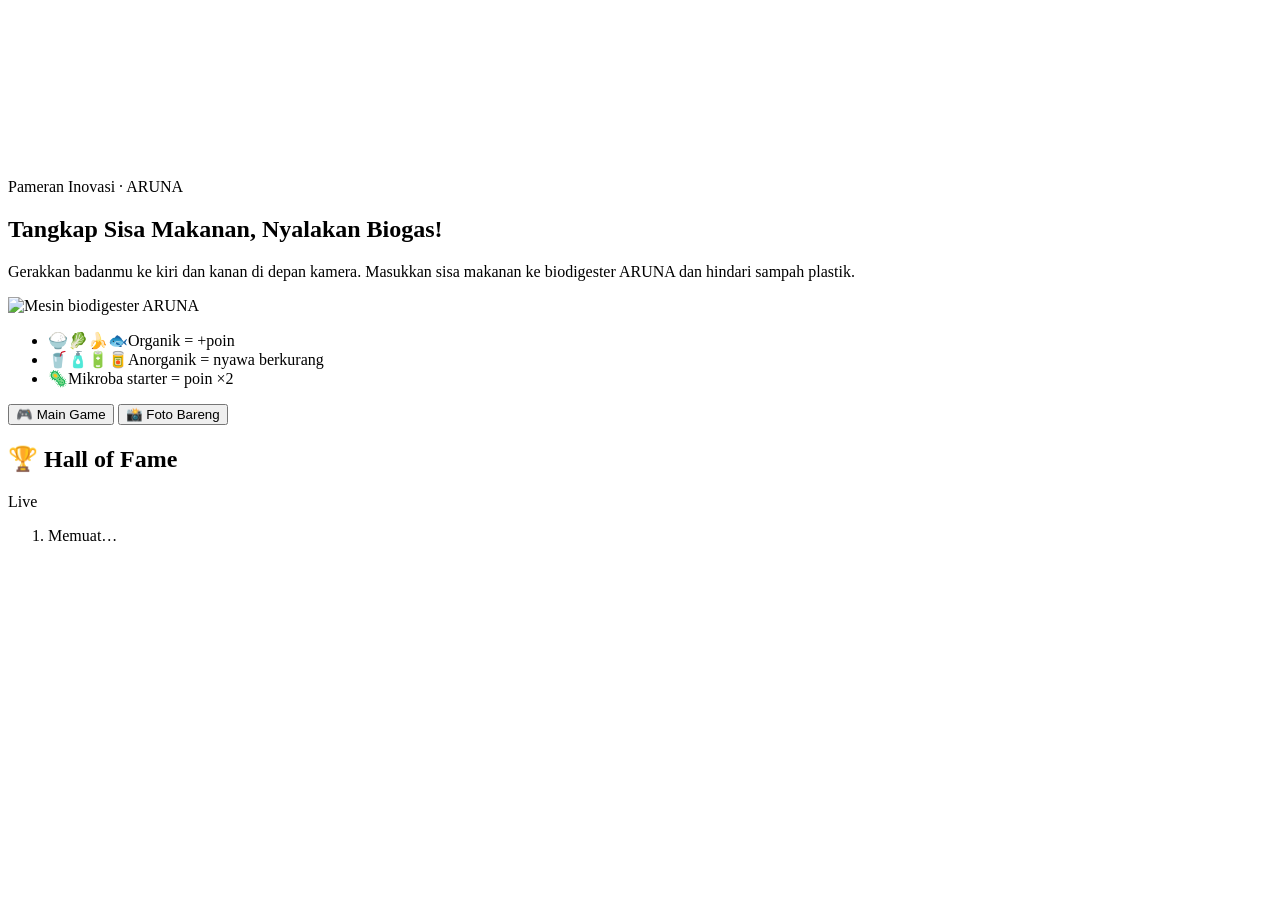
==== commit 7899dfac: "Perbaiki CSS/JS game tidak termuat saat dibuka lewat /game (tanpa garis miring) Rujukan relatif game" ====
--- a/public/game/index.html
+++ b/public/game/index.html
@@ -9,7 +9,7 @@
 <link rel="icon" href="/app/img/icon-192.png">
 <link rel="preconnect" href="https://fonts.googleapis.com"><link rel="preconnect" href="https://fonts.gstatic.com" crossorigin>
 <link rel="stylesheet" href="https://fonts.googleapis.com/css2?family=Plus+Jakarta+Sans:wght@400;500;600;700;800&family=DM+Mono:wght@400;500&display=swap">
-<link rel="stylesheet" href="game.css">
+<link rel="stylesheet" href="/game/game.css">
 </head>
 <body>
 <!-- Panggung potret 9:16; di layar landscape tampil sebagai kolom di tengah -->
@@ -156,6 +156,6 @@
   <div class="toast" id="toast" hidden></div>
 </div>
 
-<script type="module" src="game.js"></script>
+<script type="module" src="/game/game.js"></script>
 </body>
 </html>
